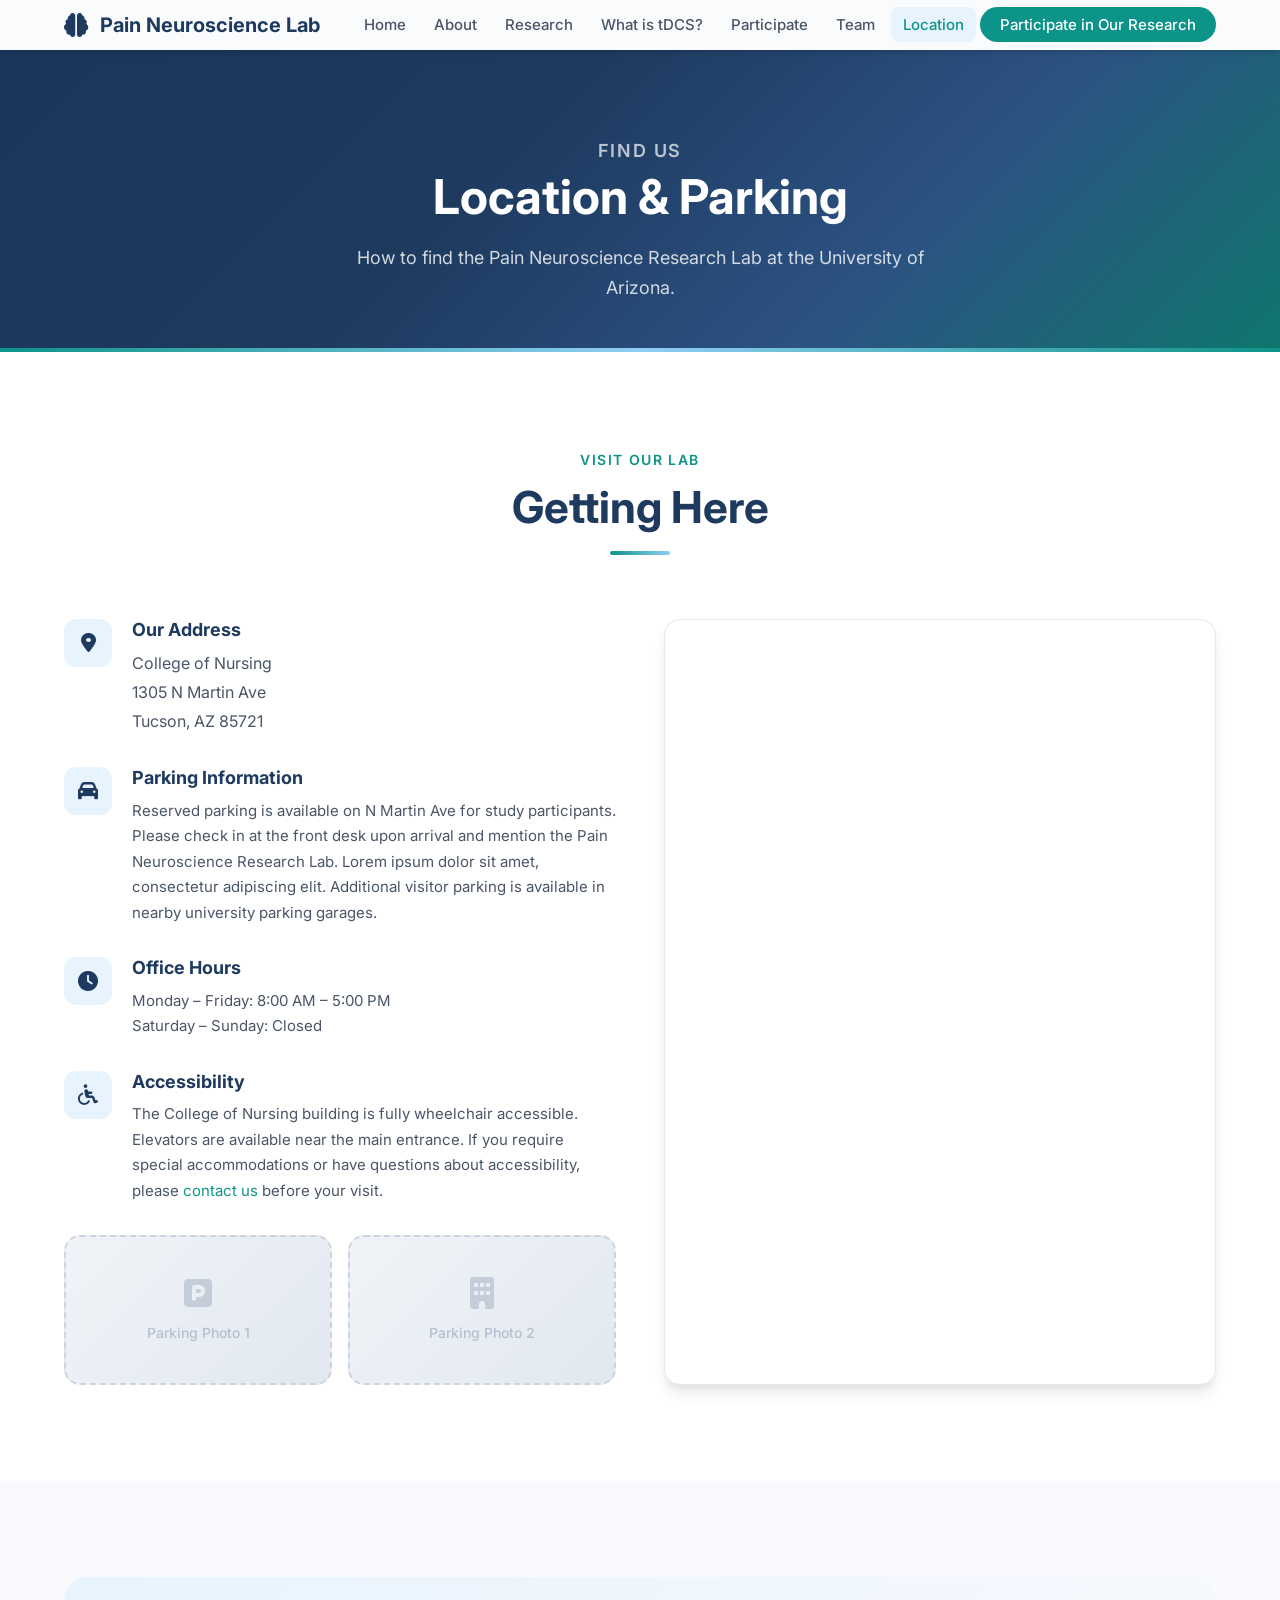
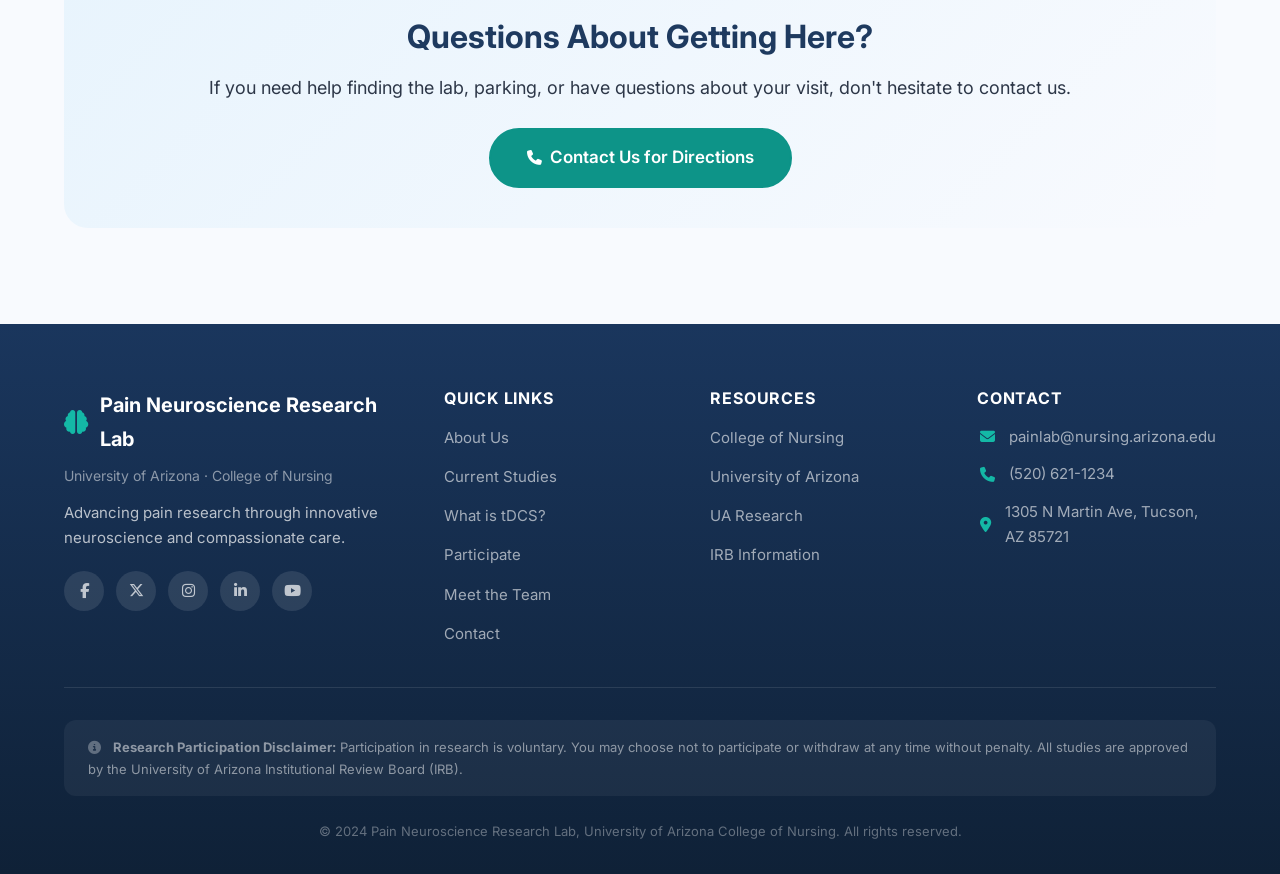
==== location.html @ ca16d75d "v 2.0" ====
<!DOCTYPE html>
<html lang="en">
<head>
  <meta charset="UTF-8">
  <meta name="viewport" content="width=device-width, initial-scale=1.0">
  <meta name="description" content="Find the Pain Neuroscience Research Lab at the University of Arizona College of Nursing — address, parking, and directions.">
  <title>Location & Parking | Pain Neuroscience Research Lab</title>

  <link rel="preconnect" href="https://fonts.googleapis.com">
  <link rel="preconnect" href="https://fonts.gstatic.com" crossorigin>
  <link href="https://fonts.googleapis.com/css2?family=Inter:wght@300;400;500;600;700;800&display=swap" rel="stylesheet">
  <link rel="stylesheet" href="https://cdnjs.cloudflare.com/ajax/libs/font-awesome/6.5.1/css/all.min.css" integrity="sha512-DTOQO9RWCH3ppGqcWaEA1BIZOC6xxalwEsw9c2QQeAIftl+Vegovlnee1c9QX4TctnWMn13TZye+giMm8e2LwA==" crossorigin="anonymous" referrerpolicy="no-referrer">
  <link rel="stylesheet" href="styles.css">
</head>
<body>

  <!-- NAVIGATION -->
  <nav class="navbar navbar-solid" id="navbar" role="navigation" aria-label="Main navigation">
    <div class="nav-container">
      <a href="index.html" class="nav-logo" aria-label="Pain Neuroscience Research Lab — Home">
        <i class="fas fa-brain"></i>
        <span>Pain Neuroscience Lab</span>
      </a>
      <button class="nav-toggle" id="navToggle" aria-label="Toggle navigation menu" aria-expanded="false">
        <span class="hamburger-line"></span>
        <span class="hamburger-line"></span>
        <span class="hamburger-line"></span>
      </button>
      <ul class="nav-links" id="navLinks" role="menubar">
        <li role="none"><a href="index.html" role="menuitem">Home</a></li>
        <li role="none"><a href="about.html" role="menuitem">About</a></li>
        <li role="none"><a href="research.html" role="menuitem">Research</a></li>
        <li role="none"><a href="tdcs.html" role="menuitem">What is tDCS?</a></li>
        <li role="none"><a href="eligibility.html" role="menuitem">Participate</a></li>
        <li role="none"><a href="team.html" role="menuitem">Team</a></li>
        <li role="none"><a href="location.html" class="active" role="menuitem">Location</a></li>
        <li role="none"><a href="contact.html" class="nav-cta" role="menuitem">Participate in Our Research</a></li>
      </ul>
    </div>
  </nav>

  <!-- PAGE HEADER -->
  <header class="page-header">
    <div class="page-header-content">
      <p class="section-label">Find Us</p>
      <h1>Location &amp; Parking</h1>
      <p>How to find the Pain Neuroscience Research Lab at the University of Arizona.</p>
    </div>
  </header>

  <!-- LOCATION & PARKING -->
  <section class="section location" aria-labelledby="location-heading">
    <div class="container">
      <div class="section-header animate-on-scroll">
        <p class="section-label">Visit Our Lab</p>
        <h2 id="location-heading" class="section-title">Getting Here</h2>
        <div class="section-divider"></div>
      </div>

      <div class="location-grid">
        <div class="location-info animate-on-scroll">
          <div class="location-detail">
            <div class="location-icon">
              <i class="fas fa-map-marker-alt"></i>
            </div>
            <div>
              <h3>Our Address</h3>
              <address>
                College of Nursing<br>
                1305 N Martin Ave<br>
                Tucson, AZ 85721
              </address>
            </div>
          </div>

          <div class="location-detail">
            <div class="location-icon">
              <i class="fas fa-car"></i>
            </div>
            <div>
              <h3>Parking Information</h3>
              <!-- TODO: Replace placeholder text with actual parking details -->
              <p>
                Reserved parking is available on N Martin Ave for study participants.
                Please check in at the front desk upon arrival and mention the Pain
                Neuroscience Research Lab. Lorem ipsum dolor sit amet, consectetur
                adipiscing elit. Additional visitor parking is available in nearby
                university parking garages.
              </p>
            </div>
          </div>

          <div class="location-detail">
            <div class="location-icon">
              <i class="fas fa-clock"></i>
            </div>
            <div>
              <h3>Office Hours</h3>
              <!-- TODO: Replace with actual office hours -->
              <p>Monday – Friday: 8:00 AM – 5:00 PM<br>
                 Saturday – Sunday: Closed</p>
            </div>
          </div>

          <div class="location-detail">
            <div class="location-icon">
              <i class="fas fa-wheelchair"></i>
            </div>
            <div>
              <h3>Accessibility</h3>
              <!-- TODO: Replace placeholder text with actual accessibility information -->
              <p>
                The College of Nursing building is fully wheelchair accessible. Elevators
                are available near the main entrance. If you require special accommodations
                or have questions about accessibility, please
                <a href="contact.html">contact us</a> before your visit.
              </p>
            </div>
          </div>

          <!-- Parking Photos -->
          <div class="parking-photos">
            <!-- TODO: Replace with actual parking area photos -->
            <div class="image-placeholder small" role="img" aria-label="Parking area photo placeholder">
              <i class="fas fa-parking"></i>
              <span>Parking Photo 1</span>
            </div>
            <div class="image-placeholder small" role="img" aria-label="Building entrance photo placeholder">
              <i class="fas fa-building"></i>
              <span>Parking Photo 2</span>
            </div>
          </div>
        </div>

        <div class="location-map animate-on-scroll">
          <div class="map-placeholder" role="img" aria-label="Google Maps embed showing College of Nursing location">
            <!-- Replace this div with an actual Google Maps iframe embed -->
            <iframe
              src="https://www.google.com/maps/embed?pb=!1m18!1m12!1m3!1d3375.274!2d-110.9486!3d32.2399!2m3!1f0!2f0!3f0!3m2!1i1024!2i768!4f13.1!3m3!1m2!1s0x86d671a8b2b4c5d1%3A0x1234567890abcdef!2sCollege%20of%20Nursing%2C%201305%20N%20Martin%20Ave%2C%20Tucson%2C%20AZ%2085721!5e0!3m2!1sen!2sus!4v1234567890"
              width="100%"
              height="100%"
              style="border:0; border-radius: 12px;"
              allowfullscreen=""
              loading="lazy"
              referrerpolicy="no-referrer-when-downgrade"
              title="College of Nursing location on Google Maps">
            </iframe>
          </div>
        </div>
      </div>
    </div>
  </section>

  <!-- ARRIVAL HELP -->
  <section class="section" style="background-color: var(--color-off-white);" aria-labelledby="arrival-heading">
    <div class="container">
      <div class="eligibility-cta animate-on-scroll">
        <h2 id="arrival-heading" style="font-size: clamp(1.5rem, 3vw, 2rem);">Questions About Getting Here?</h2>
        <p>If you need help finding the lab, parking, or have questions about your visit, don't hesitate to contact us.</p>
        <a href="contact.html" class="btn btn-primary btn-lg">
          <i class="fas fa-phone"></i> Contact Us for Directions
        </a>
      </div>
    </div>
  </section>

  <!-- FOOTER -->
  <footer class="footer" role="contentinfo">
    <div class="container">
      <div class="footer-grid">
        <div class="footer-brand">
          <div class="footer-logo">
            <i class="fas fa-brain"></i>
            <span>Pain Neuroscience Research Lab</span>
          </div>
          <p>University of Arizona · College of Nursing</p>
          <p class="footer-tagline">Advancing pain research through innovative neuroscience and compassionate care.</p>
          <div class="footer-social">
            <a href="#" aria-label="Facebook"><i class="fab fa-facebook-f"></i></a>
            <a href="#" aria-label="Twitter / X"><i class="fab fa-x-twitter"></i></a>
            <a href="#" aria-label="Instagram"><i class="fab fa-instagram"></i></a>
            <a href="#" aria-label="LinkedIn"><i class="fab fa-linkedin-in"></i></a>
            <a href="#" aria-label="YouTube"><i class="fab fa-youtube"></i></a>
          </div>
        </div>
        <div class="footer-links">
          <h4>Quick Links</h4>
          <ul>
            <li><a href="about.html">About Us</a></li>
            <li><a href="research.html">Current Studies</a></li>
            <li><a href="tdcs.html">What is tDCS?</a></li>
            <li><a href="eligibility.html">Participate</a></li>
            <li><a href="team.html">Meet the Team</a></li>
            <li><a href="contact.html">Contact</a></li>
          </ul>
        </div>
        <div class="footer-links">
          <h4>Resources</h4>
          <ul>
            <li><a href="https://www.nursing.arizona.edu" target="_blank" rel="noopener noreferrer">College of Nursing</a></li>
            <li><a href="https://www.arizona.edu" target="_blank" rel="noopener noreferrer">University of Arizona</a></li>
            <li><a href="https://research.arizona.edu" target="_blank" rel="noopener noreferrer">UA Research</a></li>
            <li><a href="#" target="_blank" rel="noopener noreferrer">IRB Information</a></li>
          </ul>
        </div>
        <div class="footer-contact">
          <h4>Contact</h4>
          <p><i class="fas fa-envelope"></i> <a href="mailto:painlab@nursing.arizona.edu">painlab@nursing.arizona.edu</a></p>
          <p><i class="fas fa-phone"></i> <a href="tel:+15206211234">(520) 621-1234</a></p>
          <p><i class="fas fa-map-marker-alt"></i> 1305 N Martin Ave, Tucson, AZ 85721</p>
        </div>
      </div>
      <div class="footer-bottom">
        <div class="footer-disclaimer">
          <p>
            <i class="fas fa-info-circle"></i>
            <strong>Research Participation Disclaimer:</strong> Participation in research is voluntary.
            You may choose not to participate or withdraw at any time without penalty. All studies
            are approved by the University of Arizona Institutional Review Board (IRB).
          </p>
        </div>
        <div class="footer-copyright">
          <p>&copy; 2024 Pain Neuroscience Research Lab, University of Arizona College of Nursing. All rights reserved.</p>
        </div>
      </div>
    </div>
  </footer>

  <script src="script.js"></script>
</body>
</html>
---- styles.css ----
/* ==========================================================================
   Pain Neuroscience Research Lab — Stylesheet
   University of Arizona · College of Nursing
   Multi-page version
   ========================================================================== */

@import url('https://fonts.googleapis.com/css2?family=Inter:wght@300;400;500;600;700;800&display=swap');

/* ==========================================================================
   CSS Custom Properties
   ========================================================================== */
:root {
  /* Colors — Whites & Grays */
  --color-white: #FFFFFF;
  --color-off-white: #F8FAFE;
  --color-gray-50: #F0F4F8;
  --color-gray-100: #E2E8F0;
  --color-gray-200: #CBD5E0;
  --color-gray-400: #A0AEC0;
  --color-gray-600: #4A5568;
  --color-gray-800: #2D3748;

  /* Colors — Soft Blues */
  --color-blue-50: #E8F4FD;
  --color-blue-100: #B8D8E8;
  --color-blue-200: #90CDF4;

  /* Colors — Teal Accents */
  --color-teal: #0D9488;
  --color-teal-light: #14B8A6;
  --color-teal-dark: #0F766E;

  /* Colors — Navy Accents */
  --color-navy: #1E3A5F;
  --color-navy-light: #2C5282;
  --color-navy-dark: #1A365D;

  /* Warm Accent (Primary Buttons) */
  --color-warm: #0D9488;
  --color-warm-hover: #14B8A6;

  /* Feedback Colors */
  --color-success: #38A169;
  --color-success-bg: #F0FFF4;
  --color-error: #E53E3E;
  --color-error-bg: #FFF5F5;

  /* Typography */
  --font-family: 'Inter', system-ui, -apple-system, BlinkMacSystemFont, 'Segoe UI', sans-serif;

  /* Spacing Scale */
  --space-1: 0.25rem;
  --space-2: 0.5rem;
  --space-3: 0.75rem;
  --space-4: 1rem;
  --space-5: 1.25rem;
  --space-6: 1.5rem;
  --space-8: 2rem;
  --space-10: 2.5rem;
  --space-12: 3rem;
  --space-16: 4rem;
  --space-20: 5rem;
  --space-24: 6rem;

  /* Shadows */
  --shadow-sm: 0 1px 2px rgba(0, 0, 0, 0.05);
  --shadow-md: 0 4px 6px -1px rgba(0, 0, 0, 0.1), 0 2px 4px -1px rgba(0, 0, 0, 0.06);
  --shadow-lg: 0 10px 15px -3px rgba(0, 0, 0, 0.1), 0 4px 6px -2px rgba(0, 0, 0, 0.05);
  --shadow-xl: 0 20px 25px -5px rgba(0, 0, 0, 0.1), 0 10px 10px -5px rgba(0, 0, 0, 0.04);

  /* Border Radius */
  --radius-sm: 0.375rem;
  --radius-md: 0.5rem;
  --radius-lg: 0.75rem;
  --radius-xl: 1rem;
  --radius-2xl: 1.5rem;
  --radius-full: 9999px;

  /* Transitions */
  --transition-fast: 150ms ease;
  --transition-base: 250ms ease;
  --transition-slow: 400ms ease;
  --transition-slower: 600ms ease-out;

  /* Navbar */
  --navbar-height: 72px;
}

/* ==========================================================================
   Reset & Base
   ========================================================================== */
*,
*::before,
*::after {
  box-sizing: border-box;
  margin: 0;
  padding: 0;
}

html {
  font-family: var(--font-family);
  font-size: 16px;
  line-height: 1.7;
  color: var(--color-gray-800);
  background-color: var(--color-white);
  scroll-behavior: smooth;
  -webkit-text-size-adjust: 100%;
}

body {
  overflow-x: hidden;
}

/* Links */
a {
  color: var(--color-teal);
  text-decoration: none;
  transition: color var(--transition-fast);
}

a:hover {
  color: var(--color-teal-light);
}

/* Focus Styles (Accessibility) */
a:focus-visible,
button:focus-visible,
input:focus-visible,
textarea:focus-visible,
select:focus-visible {
  outline: 3px solid var(--color-blue-200);
  outline-offset: 2px;
  border-radius: var(--radius-sm);
}

/* Headings */
h1, h2, h3, h4, h5, h6 {
  color: var(--color-navy);
  font-weight: 700;
  line-height: 1.25;
  margin-bottom: var(--space-4);
}

h1 { font-size: clamp(2.25rem, 5vw, 3.75rem); }
h2 { font-size: clamp(1.75rem, 4vw, 2.75rem); }
h3 { font-size: clamp(1.25rem, 3vw, 1.75rem); }
h4 { font-size: clamp(1.1rem, 2vw, 1.25rem); }

p {
  margin-bottom: var(--space-4);
  color: var(--color-gray-600);
}

img, video {
  max-width: 100%;
  height: auto;
  display: block;
}

address {
  font-style: normal;
  color: var(--color-gray-600);
  line-height: 1.8;
}

/* ==========================================================================
   Layout
   ========================================================================== */
.container {
  width: 100%;
  max-width: 1200px;
  margin: 0 auto;
  padding: 0 var(--space-6);
}

.section {
  padding: var(--space-24) 0;
}

/* Section Headers */
.section-header {
  text-align: center;
  margin-bottom: var(--space-16);
}

.section-label {
  font-size: 0.875rem;
  font-weight: 600;
  text-transform: uppercase;
  letter-spacing: 0.1em;
  color: var(--color-teal);
  margin-bottom: var(--space-2);
}

.section-title {
  margin-bottom: var(--space-4);
}

.section-divider {
  width: 60px;
  height: 4px;
  background: linear-gradient(90deg, var(--color-teal), var(--color-blue-200));
  border-radius: var(--radius-full);
  margin: 0 auto;
}

/* ==========================================================================
   Buttons
   ========================================================================== */
.btn {
  display: inline-flex;
  align-items: center;
  gap: var(--space-2);
  padding: 0.75rem 1.75rem;
  border-radius: var(--radius-full);
  font-family: var(--font-family);
  font-size: 0.9375rem;
  font-weight: 600;
  text-align: center;
  cursor: pointer;
  border: 2px solid transparent;
  transition: all var(--transition-base);
  text-decoration: none;
  line-height: 1.4;
}

.btn i {
  font-size: 0.875em;
}

.btn-primary {
  background-color: var(--color-teal);
  color: var(--color-white);
  border-color: var(--color-teal);
}

.btn-primary:hover {
  background-color: var(--color-teal-light);
  border-color: var(--color-teal-light);
  color: var(--color-white);
  transform: translateY(-2px);
  box-shadow: var(--shadow-lg);
}

.btn-secondary {
  background-color: transparent;
  color: var(--color-navy);
  border-color: var(--color-navy);
}

.btn-secondary:hover {
  background-color: var(--color-navy);
  color: var(--color-white);
  transform: translateY(-2px);
}

.btn-outline {
  background-color: transparent;
  color: var(--color-white);
  border-color: var(--color-white);
}

.btn-outline:hover {
  background-color: var(--color-white);
  color: var(--color-navy);
  transform: translateY(-2px);
}

.btn-outline-light {
  background-color: transparent;
  color: var(--color-gray-600);
  border: 2px solid var(--color-gray-200);
}

.btn-outline-light:hover {
  background-color: var(--color-gray-50);
  border-color: var(--color-gray-400);
  color: var(--color-gray-800);
}

.btn-lg {
  padding: 1rem 2.25rem;
  font-size: 1.0625rem;
}

.btn-full {
  width: 100%;
  justify-content: center;
}

/* ==========================================================================
   Image Placeholders
   ========================================================================== */
.image-placeholder {
  background: linear-gradient(135deg, var(--color-gray-50), var(--color-gray-100));
  border-radius: var(--radius-xl);
  display: flex;
  flex-direction: column;
  align-items: center;
  justify-content: center;
  gap: var(--space-3);
  min-height: 300px;
  color: var(--color-gray-400);
  border: 2px dashed var(--color-gray-200);
}

.image-placeholder i {
  font-size: 3rem;
  opacity: 0.5;
}

.image-placeholder span {
  font-size: 0.875rem;
  font-weight: 500;
  opacity: 0.7;
}

.image-placeholder.small {
  min-height: 150px;
}

.image-placeholder.small i {
  font-size: 2rem;
}

/* ==========================================================================
   NAVBAR — Multi-page version
   ========================================================================== */
.navbar {
  position: fixed;
  top: 0;
  left: 0;
  width: 100%;
  z-index: 1000;
  padding: var(--space-4) 0;
  background-color: transparent;
  transition: all var(--transition-base);
}

/* On non-home pages, navbar is always solid */
.navbar.navbar-solid {
  background-color: rgba(255, 255, 255, 0.98);
  backdrop-filter: blur(10px);
  -webkit-backdrop-filter: blur(10px);
  box-shadow: var(--shadow-md);
  padding: var(--space-2) 0;
}

.navbar.scrolled {
  background-color: rgba(255, 255, 255, 0.98);
  backdrop-filter: blur(10px);
  -webkit-backdrop-filter: blur(10px);
  box-shadow: var(--shadow-md);
  padding: var(--space-2) 0;
}

.nav-container {
  max-width: 1200px;
  margin: 0 auto;
  padding: 0 var(--space-6);
  display: flex;
  justify-content: space-between;
  align-items: center;
}

/* Logo */
.nav-logo {
  display: flex;
  align-items: center;
  gap: var(--space-3);
  font-size: 1.25rem;
  font-weight: 700;
  color: var(--color-white);
  text-decoration: none;
  transition: color var(--transition-fast);
  white-space: nowrap;
}

.nav-logo i {
  font-size: 1.5rem;
}

.navbar.scrolled .nav-logo,
.navbar.navbar-solid .nav-logo {
  color: var(--color-navy);
}

/* Nav Links */
.nav-links {
  display: flex;
  list-style: none;
  gap: var(--space-1);
  align-items: center;
}

.nav-links a {
  color: rgba(255, 255, 255, 0.9);
  font-weight: 500;
  font-size: 0.9375rem;
  padding: var(--space-2) var(--space-3);
  border-radius: var(--radius-md);
  transition: all var(--transition-fast);
  text-decoration: none;
  white-space: nowrap;
}

.nav-links a:hover {
  color: var(--color-white);
  background-color: rgba(255, 255, 255, 0.15);
}

.nav-links a.active {
  color: var(--color-white);
  background-color: rgba(255, 255, 255, 0.2);
}

.navbar.scrolled .nav-links a,
.navbar.navbar-solid .nav-links a {
  color: var(--color-gray-600);
}

.navbar.scrolled .nav-links a:hover,
.navbar.navbar-solid .nav-links a:hover {
  color: var(--color-teal);
  background-color: var(--color-gray-50);
}

.navbar.scrolled .nav-links a.active,
.navbar.navbar-solid .nav-links a.active {
  color: var(--color-teal);
  background-color: var(--color-blue-50);
}

/* Nav CTA Button */
.nav-cta {
  background-color: var(--color-teal) !important;
  color: var(--color-white) !important;
  border-radius: var(--radius-full) !important;
  padding: var(--space-2) var(--space-5) !important;
}

.nav-cta:hover {
  background-color: var(--color-teal-light) !important;
  transform: translateY(-1px);
}

/* Hamburger Toggle */
.nav-toggle {
  display: none;
  background: none;
  border: none;
  cursor: pointer;
  padding: var(--space-2);
  z-index: 1001;
}

.hamburger-line {
  display: block;
  width: 24px;
  height: 2.5px;
  background-color: var(--color-white);
  border-radius: var(--radius-full);
  margin: 5px 0;
  transition: all var(--transition-base);
}

.navbar.scrolled .hamburger-line,
.navbar.navbar-solid .hamburger-line {
  background-color: var(--color-navy);
}

/* Hamburger animation when open */
.navbar.nav-open .hamburger-line:nth-child(1) {
  transform: rotate(45deg) translate(5px, 5px);
}

.navbar.nav-open .hamburger-line:nth-child(2) {
  opacity: 0;
}

.navbar.nav-open .hamburger-line:nth-child(3) {
  transform: rotate(-45deg) translate(5px, -5px);
}

/* ==========================================================================
   PAGE HEADER — Banner for inner pages (not home)
   ========================================================================== */
.page-header {
  background: linear-gradient(135deg, var(--color-navy-dark) 0%, var(--color-navy) 40%, var(--color-navy-light) 70%, var(--color-teal-dark) 100%);
  padding: calc(var(--navbar-height) + var(--space-16)) var(--space-6) var(--space-12);
  text-align: center;
  position: relative;
  overflow: hidden;
}

.page-header::after {
  content: '';
  position: absolute;
  bottom: 0;
  left: 0;
  right: 0;
  height: 4px;
  background: linear-gradient(90deg, var(--color-teal), var(--color-blue-200), var(--color-teal));
}

.page-header-content {
  max-width: 800px;
  margin: 0 auto;
}

.page-header .section-label {
  color: rgba(255, 255, 255, 0.7);
}

.page-header h1 {
  color: var(--color-white);
  margin-bottom: var(--space-4);
  font-size: clamp(2rem, 5vw, 3rem);
}

.page-header p {
  color: rgba(255, 255, 255, 0.8);
  font-size: 1.125rem;
  max-width: 600px;
  margin: 0 auto;
  line-height: 1.7;
}

/* ==========================================================================
   HERO SECTION (Home page only)
   ========================================================================== */
.hero {
  position: relative;
  min-height: 100vh;
  display: flex;
  flex-direction: column;
  align-items: center;
  justify-content: center;
  text-align: center;
  padding: calc(var(--navbar-height) + var(--space-16)) var(--space-6) var(--space-16);
  /* Gradient background — replace with image later */
  background: linear-gradient(135deg, var(--color-navy-dark) 0%, var(--color-navy) 40%, var(--color-navy-light) 70%, var(--color-teal-dark) 100%);
  overflow: hidden;
}

.hero-overlay {
  position: absolute;
  inset: 0;
  background: url('data:image/svg+xml,<svg xmlns="http://www.w3.org/2000/svg" viewBox="0 0 1440 320"><path fill="rgba(255,255,255,0.03)" d="M0,96L48,112C96,128,192,160,288,186.7C384,213,480,235,576,218.7C672,203,768,149,864,128C960,107,1056,117,1152,133.3C1248,149,1344,171,1392,181.3L1440,192L1440,320L1392,320C1344,320,1248,320,1152,320C1056,320,960,320,864,320C768,320,672,320,576,320C480,320,384,320,288,320C192,320,96,320,48,320L0,320Z"/></svg>') no-repeat bottom center;
  background-size: cover;
  pointer-events: none;
}

.hero-content {
  position: relative;
  z-index: 1;
  max-width: 800px;
}

.hero-label {
  font-size: 0.9375rem;
  font-weight: 500;
  letter-spacing: 0.15em;
  text-transform: uppercase;
  color: rgba(255, 255, 255, 0.8) !important;
  margin-bottom: var(--space-6);
}

.hero-title {
  color: var(--color-white);
  font-size: clamp(2.5rem, 6vw, 4.5rem);
  font-weight: 800;
  line-height: 1.1;
  margin-bottom: var(--space-6);
  letter-spacing: -0.02em;
}

.hero-subtitle {
  font-size: clamp(1.1rem, 2.5vw, 1.35rem);
  color: rgba(255, 255, 255, 0.85) !important;
  max-width: 600px;
  margin: 0 auto var(--space-10);
  line-height: 1.7;
}

.hero-actions {
  display: flex;
  gap: var(--space-4);
  justify-content: center;
  flex-wrap: wrap;
}

.hero-scroll-indicator {
  position: absolute;
  bottom: var(--space-8);
  left: 50%;
  transform: translateX(-50%);
  color: rgba(255, 255, 255, 0.5);
  font-size: 1.5rem;
  animation: bounceDown 2s infinite;
}

@keyframes bounceDown {
  0%, 20%, 50%, 80%, 100% { transform: translateX(-50%) translateY(0); }
  40% { transform: translateX(-50%) translateY(10px); }
  60% { transform: translateX(-50%) translateY(5px); }
}

/* ==========================================================================
   HOME — Preview Cards
   ========================================================================== */
.preview-cards {
  display: grid;
  grid-template-columns: 1fr;
  gap: var(--space-8);
}

.preview-card {
  background: var(--color-white);
  border-radius: var(--radius-xl);
  padding: var(--space-8);
  box-shadow: var(--shadow-md);
  border: 1px solid var(--color-gray-100);
  transition: transform var(--transition-base), box-shadow var(--transition-base);
}

.preview-card:hover {
  transform: translateY(-4px);
  box-shadow: var(--shadow-lg);
}

.preview-card h3 {
  margin-bottom: var(--space-3);
}

.preview-card p {
  margin-bottom: var(--space-5);
}

/* Why Participate */
.why-participate-grid {
  display: grid;
  grid-template-columns: repeat(auto-fit, minmax(250px, 1fr));
  gap: var(--space-6);
}

.why-card {
  background: var(--color-white);
  border-radius: var(--radius-xl);
  padding: var(--space-8);
  text-align: center;
  box-shadow: var(--shadow-md);
  border: 1px solid var(--color-gray-100);
  transition: transform var(--transition-base), box-shadow var(--transition-base);
}

.why-card:hover {
  transform: translateY(-4px);
  box-shadow: var(--shadow-lg);
}

.why-card-icon {
  width: 64px;
  height: 64px;
  border-radius: var(--radius-lg);
  background: linear-gradient(135deg, var(--color-blue-50), var(--color-blue-100));
  display: flex;
  align-items: center;
  justify-content: center;
  margin: 0 auto var(--space-4);
  font-size: 1.5rem;
  color: var(--color-navy);
}

.why-card h4 {
  margin-bottom: var(--space-2);
}

.why-card p {
  font-size: 0.9375rem;
  margin-bottom: 0;
}

/* CTA Banner */
.cta-banner {
  background: linear-gradient(135deg, var(--color-navy-dark) 0%, var(--color-navy) 50%, var(--color-teal-dark) 100%);
  border-radius: var(--radius-2xl);
  padding: var(--space-16) var(--space-8);
  text-align: center;
  color: var(--color-white);
}

.cta-banner h2 {
  color: var(--color-white);
  margin-bottom: var(--space-4);
}

.cta-banner p {
  color: rgba(255, 255, 255, 0.85);
  font-size: 1.125rem;
  max-width: 600px;
  margin: 0 auto var(--space-8);
}

.cta-banner .btn {
  margin: 0 var(--space-2);
}

/* ==========================================================================
   ABOUT THE LAB
   ========================================================================== */
.about {
  background-color: var(--color-off-white);
}

.about-grid {
  display: grid;
  grid-template-columns: 1fr;
  gap: var(--space-12);
  align-items: center;
}

.about-text p {
  font-size: 1.0625rem;
  line-height: 1.8;
}

.about-stats {
  display: flex;
  gap: var(--space-8);
  margin-top: var(--space-8);
  padding-top: var(--space-8);
  border-top: 1px solid var(--color-gray-100);
}

.stat-item {
  text-align: center;
}

.stat-number {
  display: block;
  font-size: 2rem;
  font-weight: 800;
  color: var(--color-teal);
  line-height: 1.2;
}

.stat-label {
  font-size: 0.8125rem;
  color: var(--color-gray-400);
  font-weight: 500;
  text-transform: uppercase;
  letter-spacing: 0.05em;
}

/* Mission / Vision / Approach cards */
.approach-grid {
  display: grid;
  grid-template-columns: repeat(auto-fit, minmax(280px, 1fr));
  gap: var(--space-6);
  margin-top: var(--space-12);
}

.approach-card {
  background: var(--color-white);
  border-radius: var(--radius-xl);
  padding: var(--space-8);
  box-shadow: var(--shadow-md);
  border: 1px solid var(--color-gray-100);
  border-top: 4px solid var(--color-teal);
}

.approach-card h3 {
  display: flex;
  align-items: center;
  gap: var(--space-3);
  margin-bottom: var(--space-3);
}

.approach-card h3 i {
  color: var(--color-teal);
}

.approach-card p {
  font-size: 0.9375rem;
  margin-bottom: 0;
}

/* ==========================================================================
   PI SECTION — Dr. Chiyoung Lee
   ========================================================================== */
.pi-section {
  background-color: var(--color-white);
}

.pi-grid {
  display: grid;
  grid-template-columns: 1fr;
  gap: var(--space-12);
  align-items: start;
}

.pi-photo-wrapper {
  text-align: center;
}

.pi-photo {
  width: 100%;
  max-width: 350px;
  border-radius: var(--radius-2xl);
  box-shadow: var(--shadow-xl);
  margin: 0 auto var(--space-6);
  display: block;
  object-fit: cover;
  border: 4px solid var(--color-white);
  outline: 2px solid var(--color-gray-100);
}

.pi-credentials {
  display: flex;
  flex-direction: column;
  gap: var(--space-3);
  max-width: 350px;
  margin: 0 auto;
}

.pi-credential-item {
  display: flex;
  align-items: center;
  gap: var(--space-3);
  font-size: 0.875rem;
  color: var(--color-gray-600);
  background: var(--color-gray-50);
  padding: var(--space-2) var(--space-4);
  border-radius: var(--radius-md);
}

.pi-credential-item i {
  color: var(--color-navy);
  font-size: 0.875rem;
  width: 18px;
  text-align: center;
  flex-shrink: 0;
}

.pi-bio h3 {
  font-size: 2rem;
  margin-bottom: var(--space-3);
}

.pi-titles {
  display: flex;
  flex-wrap: wrap;
  gap: var(--space-2);
  margin-bottom: var(--space-6);
}

.pi-title-badge {
  display: inline-block;
  background: linear-gradient(135deg, var(--color-blue-50), var(--color-blue-100));
  color: var(--color-navy);
  font-size: 0.8125rem;
  font-weight: 600;
  padding: var(--space-1) var(--space-3);
  border-radius: var(--radius-full);
  border: 1px solid var(--color-blue-100);
}

.pi-bio p {
  font-size: 1rem;
  line-height: 1.8;
}

.pi-contact-info {
  background: var(--color-gray-50);
  border-radius: var(--radius-lg);
  padding: var(--space-5) var(--space-6);
  margin: var(--space-6) 0;
  display: flex;
  flex-direction: column;
  gap: var(--space-3);
}

.pi-contact-item {
  display: flex;
  align-items: center;
  gap: var(--space-3);
  font-size: 0.9375rem;
}

.pi-contact-item i {
  color: var(--color-teal);
  width: 20px;
  text-align: center;
  flex-shrink: 0;
}

.pi-contact-item a,
.pi-contact-item span {
  color: var(--color-gray-800);
  font-weight: 500;
}

.pi-links {
  display: flex;
  gap: var(--space-4);
  flex-wrap: wrap;
  margin-bottom: var(--space-6);
}

.pi-research-tags {
  display: flex;
  flex-wrap: wrap;
  gap: var(--space-2);
}

.research-tag {
  display: inline-block;
  background: var(--color-off-white);
  color: var(--color-gray-600);
  font-size: 0.8125rem;
  font-weight: 500;
  padding: var(--space-1) var(--space-3);
  border-radius: var(--radius-full);
  border: 1px solid var(--color-gray-100);
  transition: all var(--transition-fast);
}

.research-tag:hover {
  background: var(--color-blue-50);
  border-color: var(--color-blue-100);
  color: var(--color-navy);
}

/* ==========================================================================
   RESEARCH / CURRENT STUDIES
   ========================================================================== */
.research {
  background-color: var(--color-white);
}

/* Study Feature Card */
.study-card {
  position: relative;
  background: var(--color-white);
  border-radius: var(--radius-2xl);
  box-shadow: var(--shadow-lg);
  overflow: hidden;
  margin-bottom: var(--space-12);
  border: 1px solid var(--color-gray-100);
}

.study-card-badge {
  display: inline-flex;
  align-items: center;
  gap: var(--space-2);
  background: linear-gradient(135deg, var(--color-teal), var(--color-teal-light));
  color: var(--color-white);
  padding: var(--space-2) var(--space-5);
  font-size: 0.8125rem;
  font-weight: 600;
  letter-spacing: 0.05em;
}

.study-card-content {
  display: grid;
  grid-template-columns: 1fr;
  gap: var(--space-8);
  padding: var(--space-10);
}

.study-title {
  font-size: 1.5rem;
  margin-bottom: var(--space-4);
}

.study-subtitle {
  font-size: 1.0625rem;
  color: var(--color-teal);
  font-weight: 600;
  margin-bottom: var(--space-4);
}

.study-description {
  font-size: 1.0625rem;
  line-height: 1.8;
  margin-bottom: var(--space-6);
}

.study-card-image .image-placeholder {
  min-height: 250px;
}

/* Highlight Cards Grid */
.highlights-grid {
  display: grid;
  grid-template-columns: repeat(auto-fit, minmax(220px, 1fr));
  gap: var(--space-6);
  margin-bottom: var(--space-12);
}

.highlight-card {
  background: var(--color-white);
  border-radius: var(--radius-xl);
  padding: var(--space-8);
  text-align: center;
  box-shadow: var(--shadow-md);
  border: 1px solid var(--color-gray-100);
  transition: transform var(--transition-base), box-shadow var(--transition-base);
}

.highlight-card:hover {
  transform: translateY(-6px);
  box-shadow: var(--shadow-xl);
}

.highlight-icon {
  width: 64px;
  height: 64px;
  border-radius: var(--radius-lg);
  background: linear-gradient(135deg, var(--color-blue-50), var(--color-blue-100));
  display: flex;
  align-items: center;
  justify-content: center;
  margin: 0 auto var(--space-4);
  font-size: 1.5rem;
  color: var(--color-navy);
}

.highlight-card h4 {
  color: var(--color-navy);
  margin-bottom: var(--space-2);
}

.highlight-card p {
  font-size: 0.9375rem;
  margin-bottom: 0;
}

/* Study Timeline */
.timeline-section {
  background: var(--color-gray-50);
  border-radius: var(--radius-2xl);
  padding: var(--space-10);
}

.timeline-title {
  text-align: center;
  margin-bottom: var(--space-10);
}

.timeline {
  display: flex;
  align-items: flex-start;
  justify-content: center;
  gap: 0;
  max-width: 100%;
  overflow-x: auto;
  padding: var(--space-4) 0;
}

.timeline-item {
  display: flex;
  flex-direction: column;
  align-items: center;
  text-align: center;
  flex: 0 0 auto;
  min-width: 120px;
}

.timeline-marker {
  width: 48px;
  height: 48px;
  border-radius: 50%;
  background: var(--color-navy);
  color: var(--color-white);
  display: flex;
  align-items: center;
  justify-content: center;
  font-weight: 700;
  font-size: 0.875rem;
  margin-bottom: var(--space-3);
  box-shadow: var(--shadow-md);
  position: relative;
  z-index: 1;
}

.timeline-marker.final {
  background: linear-gradient(135deg, var(--color-teal), var(--color-teal-light));
}

.timeline-connector {
  flex: 1;
  height: 3px;
  background: linear-gradient(90deg, var(--color-navy), var(--color-teal));
  margin-top: 22px;
  min-width: 30px;
  border-radius: var(--radius-full);
  opacity: 0.4;
}

.timeline-content h4 {
  font-size: 0.8125rem;
  font-weight: 700;
  color: var(--color-navy);
  margin-bottom: var(--space-1);
}

.timeline-content p {
  font-size: 0.8125rem;
  color: var(--color-gray-600);
  margin-bottom: 0;
  line-height: 1.4;
}

/* ==========================================================================
   WHAT IS tDCS?
   ========================================================================== */
.tdcs {
  background-color: var(--color-blue-50);
}

.tdcs-grid {
  display: grid;
  grid-template-columns: 1fr;
  gap: var(--space-12);
  align-items: center;
}

.tdcs-text p {
  font-size: 1.0625rem;
  line-height: 1.8;
}

.tdcs-features {
  margin: var(--space-6) 0;
  display: flex;
  flex-direction: column;
  gap: var(--space-3);
}

.tdcs-feature {
  display: flex;
  align-items: center;
  gap: var(--space-3);
  color: var(--color-gray-800);
  font-weight: 500;
}

.tdcs-feature i {
  color: var(--color-teal);
  font-size: 1.125rem;
}

/* Video Placeholder */
.video-placeholder {
  background: linear-gradient(135deg, var(--color-gray-50), var(--color-gray-100));
  border-radius: var(--radius-xl);
  aspect-ratio: 16 / 9;
  display: flex;
  flex-direction: column;
  align-items: center;
  justify-content: center;
  gap: var(--space-3);
  color: var(--color-gray-400);
  border: 2px dashed var(--color-gray-200);
}

.video-placeholder i {
  font-size: 4rem;
  opacity: 0.4;
}

.video-placeholder span {
  font-size: 1rem;
  font-weight: 600;
  opacity: 0.6;
}

.video-placeholder p {
  font-size: 0.8125rem;
  opacity: 0.5;
  margin-bottom: 0;
}

/* tDCS info note */
.tdcs-note {
  background: var(--color-off-white);
  border-left: 4px solid var(--color-teal);
  border-radius: var(--radius-md);
  padding: var(--space-5) var(--space-6);
  margin-top: var(--space-8);
}

.tdcs-note p {
  margin-bottom: 0;
  font-size: 0.9375rem;
  color: var(--color-gray-600);
}

.tdcs-note i {
  color: var(--color-teal);
  margin-right: var(--space-2);
}

/* ==========================================================================
   ELIGIBILITY
   ========================================================================== */
.eligibility {
  background-color: var(--color-white);
}

.eligibility-grid {
  display: grid;
  grid-template-columns: 1fr;
  gap: var(--space-8);
  margin-bottom: var(--space-12);
}

.eligibility-card {
  background: var(--color-white);
  border-radius: var(--radius-xl);
  padding: var(--space-8);
  box-shadow: var(--shadow-md);
  border: 1px solid var(--color-gray-100);
}

.eligibility-card-header {
  display: flex;
  align-items: center;
  gap: var(--space-3);
  margin-bottom: var(--space-6);
}

.eligibility-card-header i {
  font-size: 1.5rem;
}

.eligibility-card-header h3 {
  margin-bottom: 0;
}

.eligibility-card.eligible .eligibility-card-header i {
  color: var(--color-success);
}

.eligibility-card.eligible {
  border-top: 4px solid var(--color-success);
}

.eligibility-card.ineligible .eligibility-card-header i {
  color: var(--color-error);
}

.eligibility-card.ineligible {
  border-top: 4px solid var(--color-error);
}

.eligibility-list {
  list-style: none;
  display: flex;
  flex-direction: column;
  gap: var(--space-3);
}

.eligibility-list li {
  display: flex;
  align-items: flex-start;
  gap: var(--space-3);
  padding: var(--space-3) 0;
  border-bottom: 1px solid var(--color-gray-50);
  color: var(--color-gray-600);
  font-size: 0.9375rem;
}

.eligibility-list li:last-child {
  border-bottom: none;
}

.eligible .eligibility-list li i {
  color: var(--color-success);
  margin-top: 2px;
}

.ineligible .eligibility-list li i {
  color: var(--color-error);
  margin-top: 2px;
}

.eligibility-cta {
  text-align: center;
  background: linear-gradient(135deg, var(--color-blue-50), var(--color-off-white));
  border-radius: var(--radius-2xl);
  padding: var(--space-10);
}

.eligibility-cta p {
  font-size: 1.125rem;
  margin-bottom: var(--space-6);
  color: var(--color-gray-800);
}

/* Participation info cards */
.participation-info {
  display: grid;
  grid-template-columns: 1fr;
  gap: var(--space-6);
  margin-bottom: var(--space-12);
}

.info-card {
  background: var(--color-white);
  border-radius: var(--radius-xl);
  padding: var(--space-8);
  box-shadow: var(--shadow-md);
  border: 1px solid var(--color-gray-100);
}

.info-card h3 {
  display: flex;
  align-items: center;
  gap: var(--space-3);
  margin-bottom: var(--space-4);
}

.info-card h3 i {
  color: var(--color-teal);
  font-size: 1.25rem;
}

.info-card p {
  font-size: 0.9375rem;
  line-height: 1.8;
}

.info-card ul {
  list-style: none;
  padding: 0;
}

.info-card ul li {
  display: flex;
  align-items: flex-start;
  gap: var(--space-3);
  padding: var(--space-2) 0;
  color: var(--color-gray-600);
  font-size: 0.9375rem;
}

.info-card ul li i {
  color: var(--color-teal);
  margin-top: 4px;
  flex-shrink: 0;
}

/* ==========================================================================
   TEAM — One Column Layout
   ========================================================================== */
.team {
  background-color: var(--color-gray-50);
}

.team-list {
  display: flex;
  flex-direction: column;
  gap: var(--space-6);
  max-width: 900px;
  margin: 0 auto;
}

.team-card {
  background: var(--color-white);
  border-radius: var(--radius-xl);
  padding: var(--space-8);
  box-shadow: var(--shadow-md);
  border: 1px solid var(--color-gray-100);
  transition: transform var(--transition-base), box-shadow var(--transition-base);
  display: flex;
  align-items: center;
  gap: var(--space-8);
}

.team-card:hover {
  transform: translateY(-4px);
  box-shadow: var(--shadow-lg);
}

.team-photo {
  width: 130px;
  height: 130px;
  border-radius: 50%;
  background: linear-gradient(135deg, var(--color-blue-50), var(--color-blue-100));
  display: flex;
  align-items: center;
  justify-content: center;
  flex-shrink: 0;
  border: 4px solid var(--color-white);
  box-shadow: var(--shadow-md);
  color: var(--color-gray-400);
  font-size: 2.5rem;
  overflow: hidden;
}

.team-photo-real {
  overflow: hidden;
}

.team-photo-real img {
  width: 100%;
  height: 100%;
  object-fit: cover;
  border-radius: 50%;
}

.team-info {
  flex: 1;
  min-width: 0;
}

.team-name {
  font-size: 1.25rem;
  margin-bottom: var(--space-1);
}

.team-role {
  color: var(--color-teal);
  font-weight: 600;
  font-size: 0.875rem;
  text-transform: uppercase;
  letter-spacing: 0.05em;
  margin-bottom: var(--space-3);
}

.team-bio {
  font-size: 0.9375rem;
  color: var(--color-gray-600);
  line-height: 1.7;
  margin-bottom: var(--space-4);
}

.team-social {
  display: flex;
  gap: var(--space-3);
}

.team-social a {
  width: 36px;
  height: 36px;
  border-radius: 50%;
  background: var(--color-gray-50);
  display: flex;
  align-items: center;
  justify-content: center;
  color: var(--color-gray-400);
  font-size: 0.875rem;
  transition: all var(--transition-fast);
}

.team-social a:hover {
  background: var(--color-teal);
  color: var(--color-white);
  transform: translateY(-2px);
}

.team-card-featured {
  border: 2px solid var(--color-teal);
  position: relative;
}

.team-card-featured::before {
  content: '★ PI';
  position: absolute;
  top: var(--space-3);
  right: var(--space-3);
  background: linear-gradient(135deg, var(--color-teal), var(--color-teal-light));
  color: var(--color-white);
  font-size: 0.6875rem;
  font-weight: 700;
  padding: 2px 10px;
  border-radius: var(--radius-full);
  letter-spacing: 0.05em;
}

/* ==========================================================================
   LOCATION & PARKING
   ========================================================================== */
.location {
  background-color: var(--color-white);
}

.location-grid {
  display: grid;
  grid-template-columns: 1fr;
  gap: var(--space-12);
}

.location-detail {
  display: flex;
  gap: var(--space-5);
  margin-bottom: var(--space-8);
}

.location-icon {
  width: 48px;
  height: 48px;
  border-radius: var(--radius-lg);
  background: var(--color-blue-50);
  display: flex;
  align-items: center;
  justify-content: center;
  color: var(--color-navy);
  font-size: 1.25rem;
  flex-shrink: 0;
}

.location-detail h3 {
  font-size: 1.125rem;
  margin-bottom: var(--space-2);
}

.location-detail p {
  font-size: 0.9375rem;
  margin-bottom: 0;
}

.parking-photos {
  display: grid;
  grid-template-columns: 1fr 1fr;
  gap: var(--space-4);
  margin-top: var(--space-4);
}

.location-map {
  min-height: 400px;
  border-radius: var(--radius-xl);
  overflow: hidden;
  box-shadow: var(--shadow-lg);
  border: 1px solid var(--color-gray-100);
}

.map-placeholder {
  width: 100%;
  height: 100%;
  min-height: 400px;
}

.map-placeholder iframe {
  width: 100%;
  height: 100%;
  min-height: 400px;
}

/* ==========================================================================
   CONTACT / GET INVOLVED
   ========================================================================== */
.contact {
  background-color: var(--color-blue-50);
}

.contact-grid {
  display: grid;
  grid-template-columns: 1fr;
  gap: var(--space-12);
  align-items: start;
}

.contact-info h3 {
  font-size: 1.5rem;
  margin-bottom: var(--space-4);
}

.contact-info > p {
  font-size: 1.0625rem;
  line-height: 1.8;
}

.contact-methods {
  margin-top: var(--space-8);
  display: flex;
  flex-direction: column;
  gap: var(--space-6);
}

.contact-method {
  display: flex;
  align-items: center;
  gap: var(--space-4);
}

.contact-method i {
  width: 44px;
  height: 44px;
  border-radius: var(--radius-lg);
  background: var(--color-white);
  display: flex;
  align-items: center;
  justify-content: center;
  color: var(--color-teal);
  font-size: 1.125rem;
  box-shadow: var(--shadow-sm);
  flex-shrink: 0;
}

.contact-method strong {
  display: block;
  font-size: 0.8125rem;
  color: var(--color-gray-400);
  text-transform: uppercase;
  letter-spacing: 0.05em;
  margin-bottom: var(--space-1);
}

.contact-method a,
.contact-method span {
  color: var(--color-gray-800);
  font-weight: 500;
}

/* Contact Form */
.contact-form-wrapper {
  background: var(--color-white);
  border-radius: var(--radius-2xl);
  padding: var(--space-10);
  box-shadow: var(--shadow-lg);
  border: 1px solid var(--color-gray-100);
}

.form-group {
  margin-bottom: var(--space-5);
}

.form-group label {
  display: block;
  margin-bottom: var(--space-2);
  font-weight: 600;
  font-size: 0.9375rem;
  color: var(--color-navy);
}

.required {
  color: var(--color-error);
}

.optional {
  color: var(--color-gray-400);
  font-weight: 400;
  font-size: 0.8125rem;
}

.form-group input,
.form-group textarea {
  width: 100%;
  padding: var(--space-3) var(--space-4);
  border: 1.5px solid var(--color-gray-200);
  border-radius: var(--radius-md);
  font-family: var(--font-family);
  font-size: 1rem;
  color: var(--color-gray-800);
  background: var(--color-white);
  transition: border-color var(--transition-fast), box-shadow var(--transition-fast);
}

.form-group input::placeholder,
.form-group textarea::placeholder {
  color: var(--color-gray-400);
}

.form-group input:focus,
.form-group textarea:focus {
  outline: none;
  border-color: var(--color-teal);
  box-shadow: 0 0 0 3px rgba(13, 148, 136, 0.1);
}

.form-group textarea {
  resize: vertical;
  min-height: 120px;
}

/* Form validation states */
.form-group input.error,
.form-group textarea.error {
  border-color: var(--color-error);
  box-shadow: 0 0 0 3px rgba(229, 62, 62, 0.1);
}

.form-error {
  display: block;
  color: var(--color-error);
  font-size: 0.8125rem;
  margin-top: var(--space-1);
  min-height: 1.2em;
}

/* Form Success & Error Messages */
.form-success {
  display: flex;
  align-items: center;
  gap: var(--space-3);
  background: var(--color-success-bg);
  border: 1px solid rgba(56, 161, 105, 0.3);
  border-radius: var(--radius-md);
  padding: var(--space-4);
  margin-top: var(--space-4);
  color: var(--color-success);
}

.form-success i {
  font-size: 1.5rem;
  flex-shrink: 0;
}

.form-success p {
  color: var(--color-success);
  margin-bottom: 0;
  font-size: 0.9375rem;
}

.form-success[hidden] {
  display: none;
}

.form-demo-note {
  background: var(--color-off-white);
  border-left: 4px solid var(--color-blue-200);
  border-radius: var(--radius-md);
  padding: var(--space-3) var(--space-4);
  margin-bottom: var(--space-6);
}

.form-demo-note p {
  margin-bottom: 0;
  font-size: 0.8125rem;
  color: var(--color-gray-600);
}

.form-demo-note i {
  color: var(--color-blue-200);
  margin-right: var(--space-2);
}

.privacy-note {
  background: var(--color-off-white);
  border-radius: var(--radius-md);
  padding: var(--space-3) var(--space-4);
  margin-top: var(--space-4);
}

.privacy-note p {
  margin-bottom: 0;
  font-size: 0.8125rem;
  color: var(--color-gray-600);
}

.privacy-note i {
  color: var(--color-gray-400);
  margin-right: var(--space-2);
}

/* ==========================================================================
   FOOTER
   ========================================================================== */
.footer {
  background: linear-gradient(180deg, var(--color-navy-dark), #0F2137);
  color: rgba(255, 255, 255, 0.8);
  padding: var(--space-16) 0 var(--space-8);
}

.footer-grid {
  display: grid;
  grid-template-columns: 1fr;
  gap: var(--space-10);
  margin-bottom: var(--space-10);
}

.footer-logo {
  display: flex;
  align-items: center;
  gap: var(--space-3);
  font-size: 1.25rem;
  font-weight: 700;
  color: var(--color-white);
  margin-bottom: var(--space-2);
}

.footer-logo i {
  font-size: 1.5rem;
  color: var(--color-teal-light);
}

.footer-brand > p {
  color: rgba(255, 255, 255, 0.5);
  font-size: 0.875rem;
  margin-bottom: var(--space-3);
}

.footer-tagline {
  color: rgba(255, 255, 255, 0.7) !important;
  font-size: 0.9375rem !important;
  max-width: 350px;
  line-height: 1.7;
}

.footer-social {
  display: flex;
  gap: var(--space-3);
  margin-top: var(--space-5);
}

.footer-social a {
  width: 40px;
  height: 40px;
  border-radius: 50%;
  background: rgba(255, 255, 255, 0.1);
  display: flex;
  align-items: center;
  justify-content: center;
  color: rgba(255, 255, 255, 0.7);
  font-size: 0.9375rem;
  transition: all var(--transition-fast);
}

.footer-social a:hover {
  background: var(--color-teal);
  color: var(--color-white);
  transform: translateY(-3px);
}

.footer-links h4 {
  color: var(--color-white);
  font-size: 1rem;
  font-weight: 700;
  margin-bottom: var(--space-4);
  text-transform: uppercase;
  letter-spacing: 0.05em;
}

.footer-links ul {
  list-style: none;
  display: flex;
  flex-direction: column;
  gap: var(--space-3);
}

.footer-links a {
  color: rgba(255, 255, 255, 0.6);
  font-size: 0.9375rem;
  transition: color var(--transition-fast);
}

.footer-links a:hover {
  color: var(--color-teal-light);
}

.footer-contact h4 {
  color: var(--color-white);
  font-size: 1rem;
  font-weight: 700;
  margin-bottom: var(--space-4);
  text-transform: uppercase;
  letter-spacing: 0.05em;
}

.footer-contact p {
  display: flex;
  align-items: center;
  gap: var(--space-3);
  color: rgba(255, 255, 255, 0.6);
  font-size: 0.9375rem;
  margin-bottom: var(--space-3);
}

.footer-contact a {
  color: rgba(255, 255, 255, 0.6);
}

.footer-contact a:hover {
  color: var(--color-teal-light);
}

.footer-contact i {
  color: var(--color-teal-light);
  width: 20px;
  text-align: center;
}

/* Footer Bottom */
.footer-bottom {
  padding-top: var(--space-8);
  border-top: 1px solid rgba(255, 255, 255, 0.1);
}

.footer-disclaimer {
  background: rgba(255, 255, 255, 0.05);
  border-radius: var(--radius-lg);
  padding: var(--space-4) var(--space-6);
  margin-bottom: var(--space-6);
}

.footer-disclaimer p {
  color: rgba(255, 255, 255, 0.5);
  font-size: 0.8125rem;
  margin-bottom: 0;
  line-height: 1.7;
}

.footer-disclaimer i {
  color: rgba(255, 255, 255, 0.3);
  margin-right: var(--space-2);
}

.footer-copyright p {
  text-align: center;
  color: rgba(255, 255, 255, 0.35);
  font-size: 0.8125rem;
  margin-bottom: 0;
}

/* ==========================================================================
   Scroll Animations
   ========================================================================== */
.animate-on-scroll {
  opacity: 0;
  transform: translateY(30px);
  transition: opacity var(--transition-slower), transform var(--transition-slower);
}

.animate-on-scroll.visible {
  opacity: 1;
  transform: translateY(0);
}

/* Stagger children animations */
.highlights-grid .animate-on-scroll:nth-child(1) { transition-delay: 0ms; }
.highlights-grid .animate-on-scroll:nth-child(2) { transition-delay: 100ms; }
.highlights-grid .animate-on-scroll:nth-child(3) { transition-delay: 200ms; }
.highlights-grid .animate-on-scroll:nth-child(4) { transition-delay: 300ms; }

.team-list .animate-on-scroll:nth-child(1) { transition-delay: 0ms; }
.team-list .animate-on-scroll:nth-child(2) { transition-delay: 80ms; }
.team-list .animate-on-scroll:nth-child(3) { transition-delay: 160ms; }
.team-list .animate-on-scroll:nth-child(4) { transition-delay: 240ms; }
.team-list .animate-on-scroll:nth-child(5) { transition-delay: 320ms; }
.team-list .animate-on-scroll:nth-child(6) { transition-delay: 400ms; }

.why-participate-grid .animate-on-scroll:nth-child(1) { transition-delay: 0ms; }
.why-participate-grid .animate-on-scroll:nth-child(2) { transition-delay: 100ms; }
.why-participate-grid .animate-on-scroll:nth-child(3) { transition-delay: 200ms; }

/* ==========================================================================
   RESPONSIVE — Tablet (768px+)
   ========================================================================== */
@media (min-width: 768px) {
  .about-grid {
    grid-template-columns: 1.2fr 1fr;
  }

  .pi-grid {
    grid-template-columns: 1fr 1.5fr;
  }

  .study-card-content {
    grid-template-columns: 1.5fr 1fr;
    align-items: center;
  }

  .tdcs-grid {
    grid-template-columns: 1fr 1fr;
  }

  .eligibility-grid {
    grid-template-columns: 1fr 1fr;
  }

  .participation-info {
    grid-template-columns: 1fr 1fr;
  }

  .location-grid {
    grid-template-columns: 1fr 1fr;
  }

  .contact-grid {
    grid-template-columns: 1fr 1.2fr;
  }

  .footer-grid {
    grid-template-columns: 1.5fr 1fr 1fr 1fr;
  }

  .preview-cards {
    grid-template-columns: 1fr 1fr;
  }
}

/* ==========================================================================
   RESPONSIVE — Mobile (<768px)
   ========================================================================== */
@media (max-width: 767px) {
  :root {
    --navbar-height: 60px;
  }

  .nav-toggle {
    display: block;
  }

  .nav-links {
    position: fixed;
    top: 0;
    right: 0;
    width: min(320px, 85vw);
    height: 100vh;
    background: var(--color-white);
    flex-direction: column;
    padding: calc(var(--navbar-height) + var(--space-8)) var(--space-8) var(--space-8);
    box-shadow: -5px 0 20px rgba(0, 0, 0, 0.15);
    transform: translateX(100%);
    transition: transform var(--transition-base);
    gap: var(--space-1);
    overflow-y: auto;
  }

  .nav-links a {
    color: var(--color-gray-600) !important;
    padding: var(--space-3) var(--space-4);
    border-radius: var(--radius-md);
    font-size: 1rem;
    display: block;
  }

  .nav-links a:hover {
    background: var(--color-gray-50);
    color: var(--color-teal) !important;
  }

  .nav-links a.active {
    background: var(--color-blue-50) !important;
    color: var(--color-teal) !important;
  }

  .navbar.nav-open .nav-links {
    transform: translateX(0);
  }

  /* Overlay when mobile menu is open */
  .navbar.nav-open::before {
    content: '';
    position: fixed;
    inset: 0;
    background: rgba(0, 0, 0, 0.4);
    z-index: -1;
  }

  .nav-cta {
    margin-top: var(--space-4);
    text-align: center !important;
  }

  .section {
    padding: var(--space-16) 0;
  }

  .hero-actions {
    flex-direction: column;
    align-items: center;
  }

  .about-stats {
    flex-direction: column;
    gap: var(--space-4);
  }

  .about-stats .stat-item {
    display: flex;
    align-items: center;
    gap: var(--space-3);
    text-align: left;
  }

  /* Mobile timeline: vertical */
  .timeline {
    flex-direction: column;
    align-items: stretch;
  }

  .timeline-item {
    flex-direction: row;
    text-align: left;
    min-width: auto;
    gap: var(--space-4);
  }

  .timeline-connector {
    width: 3px;
    height: 24px;
    margin: 0 0 0 22px;
    min-width: 3px;
  }

  .timeline-content h4,
  .timeline-content p {
    text-align: left;
  }

  .parking-photos {
    grid-template-columns: 1fr;
  }

  /* Team card stacks on mobile */
  .team-card {
    flex-direction: column;
    text-align: center;
  }

  .team-photo {
    margin: 0 auto;
  }

  .team-info {
    text-align: center;
  }

  .team-social {
    justify-content: center;
  }

  .page-header {
    padding: calc(var(--navbar-height) + var(--space-10)) var(--space-6) var(--space-8);
  }
}

/* ==========================================================================
   RESPONSIVE — Small Mobile (<480px)
   ========================================================================== */
@media (max-width: 479px) {
  .container {
    padding: 0 var(--space-4);
  }

  .highlights-grid {
    grid-template-columns: 1fr;
  }

  .hero-title {
    font-size: 2rem;
  }

  .btn-lg {
    padding: 0.875rem 1.75rem;
    font-size: 1rem;
  }

  .contact-form-wrapper {
    padding: var(--space-6);
  }

  .why-participate-grid {
    grid-template-columns: 1fr;
  }
}

/* ==========================================================================
   Accessibility — Reduced Motion
   ========================================================================== */
@media (prefers-reduced-motion: reduce) {
  *,
  *::before,
  *::after {
    animation-duration: 0.01ms !important;
    animation-iteration-count: 1 !important;
    transition-duration: 0.01ms !important;
    scroll-behavior: auto !important;
  }

  .animate-on-scroll {
    opacity: 1;
    transform: none;
  }
}

/* ==========================================================================
   Print Styles
   ========================================================================== */
@media print {
  .navbar,
  .hero-scroll-indicator,
  .hero-actions,
  .contact-form-wrapper,
  .footer-social,
  .team-social,
  .btn {
    display: none !important;
  }

  .hero {
    min-height: auto;
    padding: var(--space-8);
    background: none !important;
    color: #000;
  }

  .hero-title,
  .hero-subtitle,
  .hero-label {
    color: #000 !important;
  }

  body {
    background: white;
    color: #000;
  }

  section {
    padding: var(--space-8) 0;
    page-break-inside: avoid;
  }

  .container {
    max-width: 100%;
    padding: 0;
  }

  .footer {
    background: none;
    color: #000;
  }

  .footer * {
    color: #000 !important;
  }

  a {
    text-decoration: underline;
  }
}
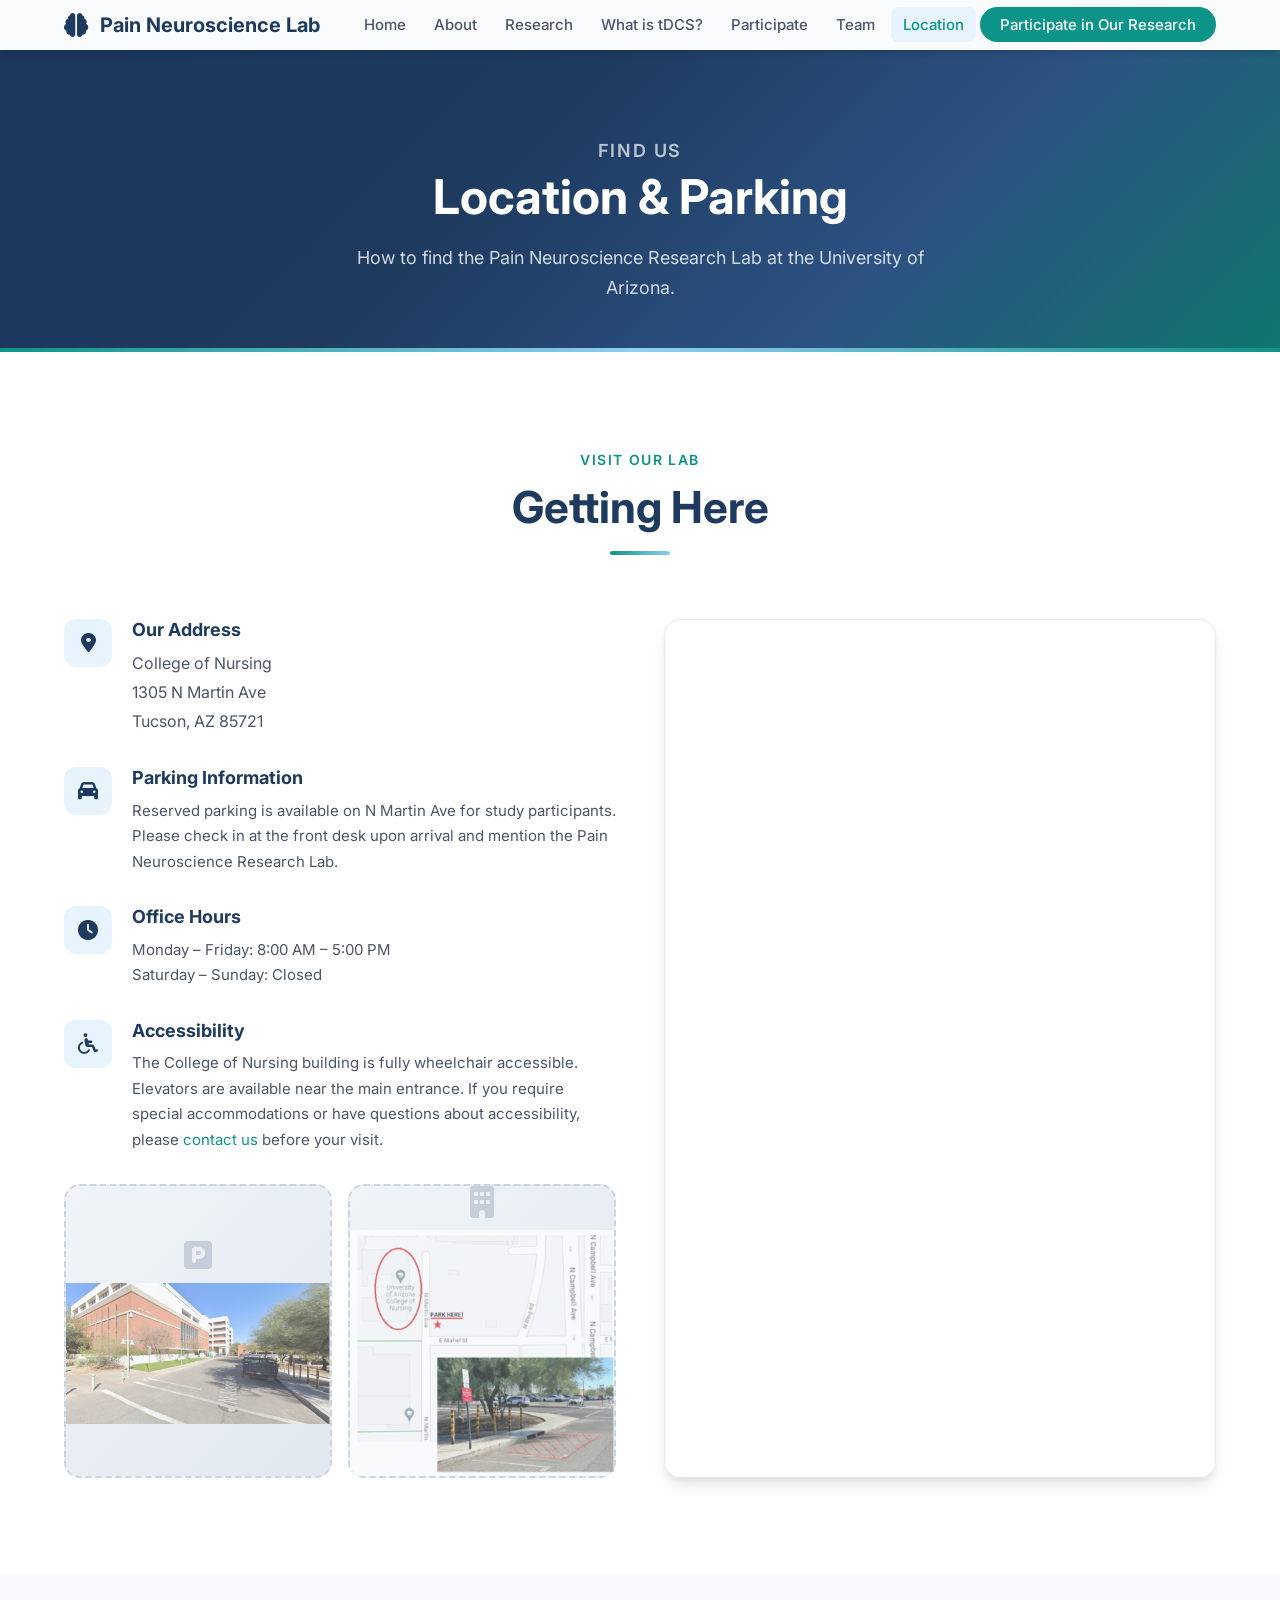
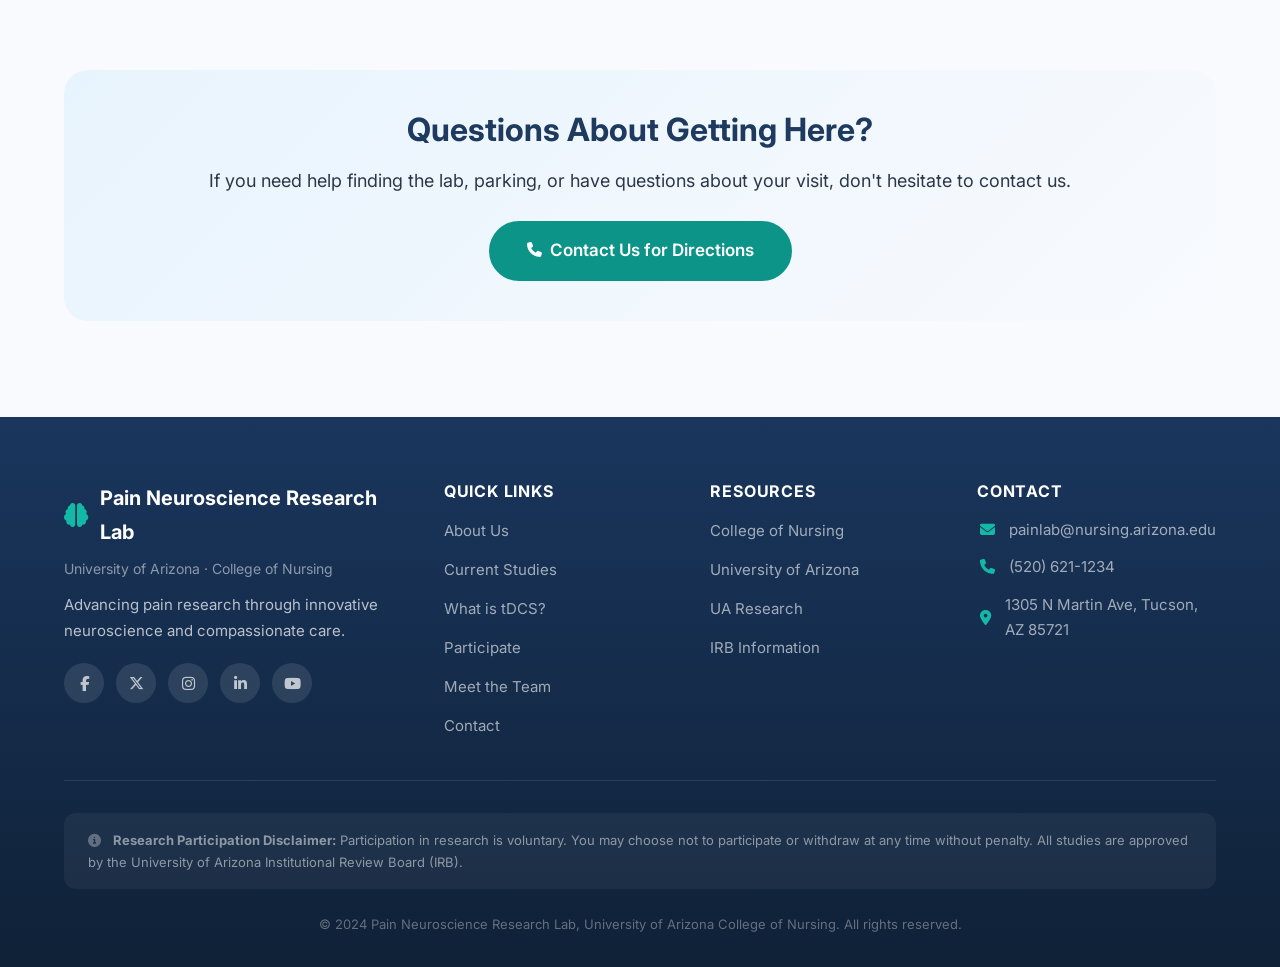
==== commit 136a8911: "v2.3" ====
--- a/location.html
+++ b/location.html
@@ -1,17 +1,23 @@
 <!DOCTYPE html>
 <html lang="en">
+
 <head>
   <meta charset="UTF-8">
   <meta name="viewport" content="width=device-width, initial-scale=1.0">
-  <meta name="description" content="Find the Pain Neuroscience Research Lab at the University of Arizona College of Nursing — address, parking, and directions.">
+  <meta name="description"
+    content="Find the Pain Neuroscience Research Lab at the University of Arizona College of Nursing — address, parking, and directions.">
   <title>Location & Parking | Pain Neuroscience Research Lab</title>
 
   <link rel="preconnect" href="https://fonts.googleapis.com">
   <link rel="preconnect" href="https://fonts.gstatic.com" crossorigin>
-  <link href="https://fonts.googleapis.com/css2?family=Inter:wght@300;400;500;600;700;800&display=swap" rel="stylesheet">
-  <link rel="stylesheet" href="https://cdnjs.cloudflare.com/ajax/libs/font-awesome/6.5.1/css/all.min.css" integrity="sha512-DTOQO9RWCH3ppGqcWaEA1BIZOC6xxalwEsw9c2QQeAIftl+Vegovlnee1c9QX4TctnWMn13TZye+giMm8e2LwA==" crossorigin="anonymous" referrerpolicy="no-referrer">
+  <link href="https://fonts.googleapis.com/css2?family=Inter:wght@300;400;500;600;700;800&display=swap"
+    rel="stylesheet">
+  <link rel="stylesheet" href="https://cdnjs.cloudflare.com/ajax/libs/font-awesome/6.5.1/css/all.min.css"
+    integrity="sha512-DTOQO9RWCH3ppGqcWaEA1BIZOC6xxalwEsw9c2QQeAIftl+Vegovlnee1c9QX4TctnWMn13TZye+giMm8e2LwA=="
+    crossorigin="anonymous" referrerpolicy="no-referrer">
   <link rel="stylesheet" href="styles.css">
 </head>
+
 <body>
 
   <!-- NAVIGATION -->
@@ -83,9 +89,7 @@
               <p>
                 Reserved parking is available on N Martin Ave for study participants.
                 Please check in at the front desk upon arrival and mention the Pain
-                Neuroscience Research Lab. Lorem ipsum dolor sit amet, consectetur
-                adipiscing elit. Additional visitor parking is available in nearby
-                university parking garages.
+                Neuroscience Research Lab.
               </p>
             </div>
           </div>
@@ -98,7 +102,7 @@
               <h3>Office Hours</h3>
               <!-- TODO: Replace with actual office hours -->
               <p>Monday – Friday: 8:00 AM – 5:00 PM<br>
-                 Saturday – Sunday: Closed</p>
+                Saturday – Sunday: Closed</p>
             </div>
           </div>
 
@@ -123,11 +127,11 @@
             <!-- TODO: Replace with actual parking area photos -->
             <div class="image-placeholder small" role="img" aria-label="Parking area photo placeholder">
               <i class="fas fa-parking"></i>
-              <span>Parking Photo 1</span>
+              <span><img src="images/parking 1.png" alt="Parking photo 1" loading="lazy"></span>
             </div>
             <div class="image-placeholder small" role="img" aria-label="Building entrance photo placeholder">
               <i class="fas fa-building"></i>
-              <span>Parking Photo 2</span>
+              <span><img src="images/parking2.png" alt="Parking photo 2" loading="lazy"></span>
             </div>
           </div>
         </div>
@@ -137,13 +141,8 @@
             <!-- Replace this div with an actual Google Maps iframe embed -->
             <iframe
               src="https://www.google.com/maps/embed?pb=!1m18!1m12!1m3!1d3375.274!2d-110.9486!3d32.2399!2m3!1f0!2f0!3f0!3m2!1i1024!2i768!4f13.1!3m3!1m2!1s0x86d671a8b2b4c5d1%3A0x1234567890abcdef!2sCollege%20of%20Nursing%2C%201305%20N%20Martin%20Ave%2C%20Tucson%2C%20AZ%2085721!5e0!3m2!1sen!2sus!4v1234567890"
-              width="100%"
-              height="100%"
-              style="border:0; border-radius: 12px;"
-              allowfullscreen=""
-              loading="lazy"
-              referrerpolicy="no-referrer-when-downgrade"
-              title="College of Nursing location on Google Maps">
+              width="100%" height="100%" style="border:0; border-radius: 12px;" allowfullscreen="" loading="lazy"
+              referrerpolicy="no-referrer-when-downgrade" title="College of Nursing location on Google Maps">
             </iframe>
           </div>
         </div>
@@ -156,7 +155,8 @@
     <div class="container">
       <div class="eligibility-cta animate-on-scroll">
         <h2 id="arrival-heading" style="font-size: clamp(1.5rem, 3vw, 2rem);">Questions About Getting Here?</h2>
-        <p>If you need help finding the lab, parking, or have questions about your visit, don't hesitate to contact us.</p>
+        <p>If you need help finding the lab, parking, or have questions about your visit, don't hesitate to contact us.
+        </p>
         <a href="contact.html" class="btn btn-primary btn-lg">
           <i class="fas fa-phone"></i> Contact Us for Directions
         </a>
@@ -197,15 +197,18 @@
         <div class="footer-links">
           <h4>Resources</h4>
           <ul>
-            <li><a href="https://www.nursing.arizona.edu" target="_blank" rel="noopener noreferrer">College of Nursing</a></li>
-            <li><a href="https://www.arizona.edu" target="_blank" rel="noopener noreferrer">University of Arizona</a></li>
+            <li><a href="https://www.nursing.arizona.edu" target="_blank" rel="noopener noreferrer">College of
+                Nursing</a></li>
+            <li><a href="https://www.arizona.edu" target="_blank" rel="noopener noreferrer">University of Arizona</a>
+            </li>
             <li><a href="https://research.arizona.edu" target="_blank" rel="noopener noreferrer">UA Research</a></li>
             <li><a href="#" target="_blank" rel="noopener noreferrer">IRB Information</a></li>
           </ul>
         </div>
         <div class="footer-contact">
           <h4>Contact</h4>
-          <p><i class="fas fa-envelope"></i> <a href="mailto:painlab@nursing.arizona.edu">painlab@nursing.arizona.edu</a></p>
+          <p><i class="fas fa-envelope"></i> <a
+              href="mailto:painlab@nursing.arizona.edu">painlab@nursing.arizona.edu</a></p>
           <p><i class="fas fa-phone"></i> <a href="tel:+15206211234">(520) 621-1234</a></p>
           <p><i class="fas fa-map-marker-alt"></i> 1305 N Martin Ave, Tucson, AZ 85721</p>
         </div>
@@ -220,7 +223,8 @@
           </p>
         </div>
         <div class="footer-copyright">
-          <p>&copy; 2024 Pain Neuroscience Research Lab, University of Arizona College of Nursing. All rights reserved.</p>
+          <p>&copy; 2024 Pain Neuroscience Research Lab, University of Arizona College of Nursing. All rights reserved.
+          </p>
         </div>
       </div>
     </div>
@@ -228,4 +232,5 @@
 
   <script src="script.js"></script>
 </body>
-</html>
+
+</html>
--- a/styles.css
+++ b/styles.css
@@ -1946,6 +1946,294 @@
 .why-participate-grid .animate-on-scroll:nth-child(1) { transition-delay: 0ms; }
 .why-participate-grid .animate-on-scroll:nth-child(2) { transition-delay: 100ms; }
 .why-participate-grid .animate-on-scroll:nth-child(3) { transition-delay: 200ms; }
+
+/* ==========================================================================
+   Study Detail Cards (Part 4 — Our Studies)
+   ========================================================================== */
+
+/* Coral / Red-Orange accent for section label & select headings */
+.study-details-label {
+  color: #E07A5F !important;
+}
+
+.study-details-section {
+  background: var(--color-off-white);
+}
+
+/* ----- Card container ----- */
+.study-detail-card {
+  position: relative;
+  background: var(--color-white);
+  border-radius: var(--radius-2xl);
+  box-shadow: var(--shadow-lg);
+  border: 1px solid var(--color-gray-100);
+  padding: var(--space-10);
+  margin-bottom: 80px;
+  overflow: hidden;
+}
+
+.study-detail-card:last-child {
+  margin-bottom: 0;
+}
+
+/* Highlights & timeline nested inside a study card */
+.study-detail-card .study-highlights-grid {
+  margin-top: var(--space-10);
+}
+
+.study-detail-card .timeline-section {
+  margin-top: var(--space-8);
+}
+
+/* ----- Study title ----- */
+.study-detail-title {
+  font-size: clamp(1.35rem, 3vw, 1.65rem);
+  color: var(--color-navy);
+  margin-bottom: var(--space-8);
+  padding-bottom: var(--space-4);
+  border-bottom: 2px solid var(--color-gray-100);
+}
+
+/* ----- Three-column grid ----- */
+.study-detail-columns {
+  display: grid;
+  grid-template-columns: 1fr;
+  gap: var(--space-6);
+}
+
+@media (min-width: 1024px) {
+  .study-detail-columns {
+    grid-template-columns: 1fr 1.3fr 1fr;
+    align-items: stretch;
+  }
+}
+
+/* ----- Column cards ----- */
+.study-detail-col {
+  border-radius: var(--radius-xl);
+  padding: var(--space-8);
+  display: flex;
+  flex-direction: column;
+}
+
+.study-detail-col--blue {
+  background: #EDF2F7;
+}
+
+.study-detail-col--gray {
+  background: var(--color-gray-50);
+}
+
+.study-detail-col--center {
+  background: var(--color-white);
+  border: 1px solid var(--color-gray-100);
+}
+
+/* ----- Column headings ----- */
+.study-detail-col-heading {
+  font-size: 1.15rem;
+  font-weight: 700;
+  color: var(--color-navy);
+  margin-bottom: var(--space-4);
+}
+
+.study-detail-col-heading--coral {
+  color: #E07A5F;
+}
+
+.study-detail-col-heading-sub {
+  font-weight: 500;
+  font-size: 0.875rem;
+  color: var(--color-gray-400);
+}
+
+/* ----- Bullet lists ----- */
+.study-detail-list {
+  list-style: none;
+  padding: 0;
+  margin: 0;
+}
+
+.study-detail-list li {
+  position: relative;
+  padding-left: 1.35rem;
+  margin-bottom: var(--space-3);
+  font-size: 0.9375rem;
+  line-height: 1.7;
+  color: var(--color-gray-600);
+}
+
+.study-detail-list li::before {
+  content: '';
+  position: absolute;
+  left: 0;
+  top: 0.6em;
+  width: 6px;
+  height: 6px;
+  border-radius: var(--radius-full);
+  background: #E07A5F;
+}
+
+.study-detail-list li:last-child {
+  margin-bottom: 0;
+}
+
+/* ----- Outcomes text ----- */
+.study-detail-outcomes {
+  font-size: 0.9375rem;
+  line-height: 1.8;
+  color: var(--color-gray-600);
+  margin-bottom: 0;
+}
+
+/* ----- Flowchart ----- */
+.study-flowchart {
+  display: flex;
+  flex-direction: column;
+  align-items: center;
+  gap: 0;
+  margin-bottom: var(--space-6);
+}
+
+.flowchart-step {
+  width: 100%;
+}
+
+.flowchart-box {
+  background: var(--color-gray-50);
+  border: 1px solid var(--color-gray-200);
+  border-radius: var(--radius-lg);
+  padding: var(--space-3) var(--space-5);
+  text-align: center;
+  font-size: 0.9rem;
+  font-weight: 500;
+  color: var(--color-gray-800);
+  line-height: 1.5;
+}
+
+.flowchart-box--highlight {
+  background: var(--color-navy);
+  border-color: var(--color-navy);
+  color: var(--color-white);
+  font-weight: 600;
+  box-shadow: 0 4px 14px rgba(30, 58, 95, 0.3);
+}
+
+.flowchart-arrow {
+  display: flex;
+  justify-content: center;
+  padding: var(--space-1) 0;
+  color: var(--color-gray-400);
+  font-size: 0.875rem;
+}
+
+/* ----- Footnotes ----- */
+.study-detail-footnote {
+  font-size: 0.8125rem;
+  color: var(--color-gray-400);
+  text-align: center;
+  line-height: 1.6;
+  margin-bottom: 0;
+}
+
+.study-detail-card-footnote {
+  font-size: 0.8125rem;
+  color: var(--color-gray-400);
+  text-align: center;
+  margin-top: var(--space-6);
+  padding-top: var(--space-4);
+  border-top: 1px solid var(--color-gray-100);
+  margin-bottom: 0;
+}
+
+/* ----- Feature cards (Study 2) ----- */
+.study-feature-cards {
+  display: flex;
+  flex-direction: column;
+  gap: var(--space-4);
+  margin-bottom: var(--space-6);
+}
+
+.study-feature-card {
+  display: flex;
+  align-items: flex-start;
+  gap: var(--space-4);
+  background: var(--color-gray-50);
+  border-radius: var(--radius-lg);
+  padding: var(--space-5);
+  border: 1px solid var(--color-gray-100);
+  transition: transform var(--transition-base), box-shadow var(--transition-base);
+}
+
+.study-feature-card:hover {
+  transform: translateY(-3px);
+  box-shadow: var(--shadow-md);
+}
+
+.study-feature-icon {
+  width: 48px;
+  height: 48px;
+  min-width: 48px;
+  border-radius: var(--radius-full);
+  display: flex;
+  align-items: center;
+  justify-content: center;
+  font-size: 1.125rem;
+}
+
+.study-feature-icon--blue {
+  background: #E2E8F0;
+  color: var(--color-navy);
+}
+
+.study-feature-icon--gold {
+  background: #FEF3C7;
+  color: #B7791F;
+}
+
+.study-feature-title {
+  font-size: 1rem;
+  font-weight: 700;
+  color: var(--color-navy);
+  margin-bottom: var(--space-1);
+}
+
+.study-feature-text p {
+  font-size: 0.875rem;
+  line-height: 1.6;
+  color: var(--color-gray-600);
+  margin-bottom: 0;
+}
+
+/* ----- Analogy quote box ----- */
+.study-analogy-box {
+  background: #FFFBEB;
+  border: 1px solid #FDE68A;
+  border-left: 4px solid #F59E0B;
+  border-radius: var(--radius-md);
+  padding: var(--space-4) var(--space-5);
+}
+
+.study-analogy-box p {
+  margin-bottom: 0;
+  font-size: 0.9375rem;
+  color: #92400E;
+  line-height: 1.6;
+}
+
+/* ----- Tablet: two-column fallback (768–1023px) ----- */
+@media (min-width: 768px) and (max-width: 1023px) {
+  .study-detail-columns {
+    grid-template-columns: 1fr 1fr;
+  }
+
+  .study-detail-col--center {
+    grid-column: 1 / -1;
+    max-width: 600px;
+    margin: 0 auto;
+    width: 100%;
+  }
+}
 
 /* ==========================================================================
    RESPONSIVE — Tablet (768px+)
